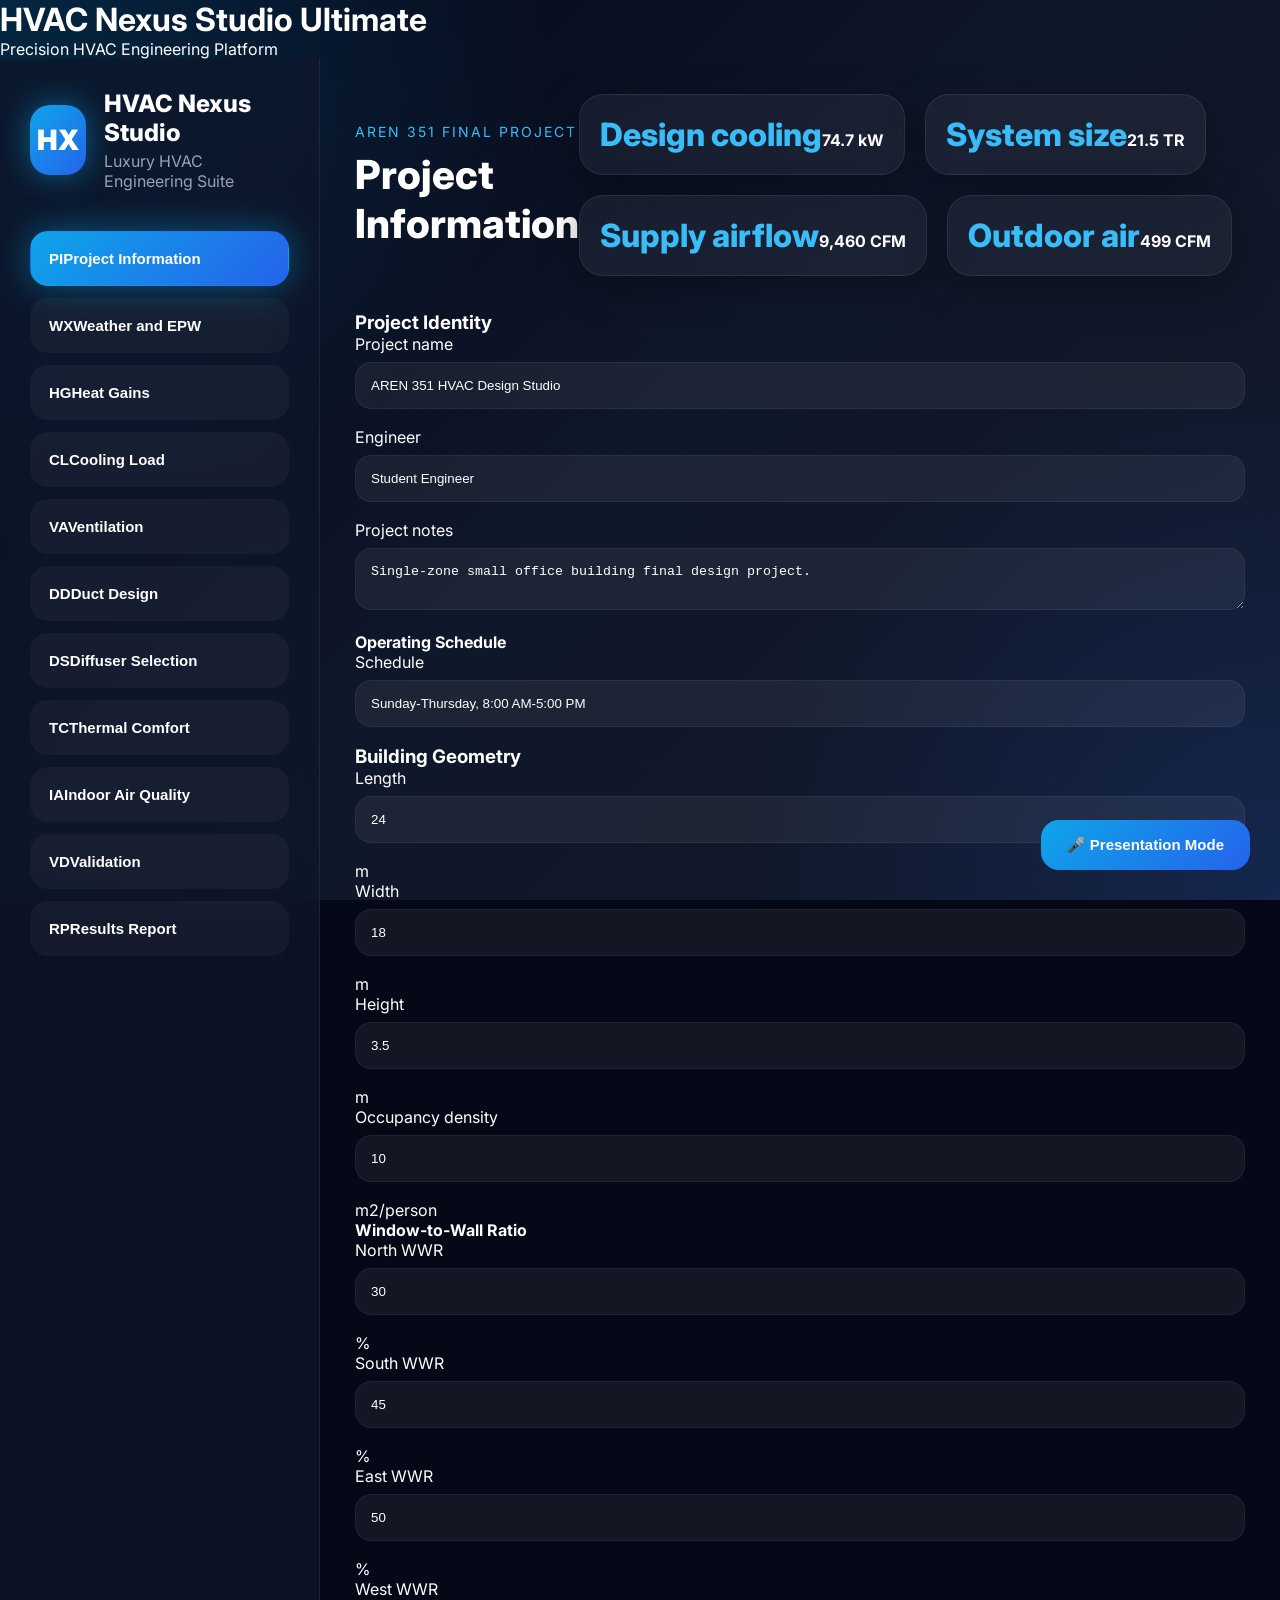
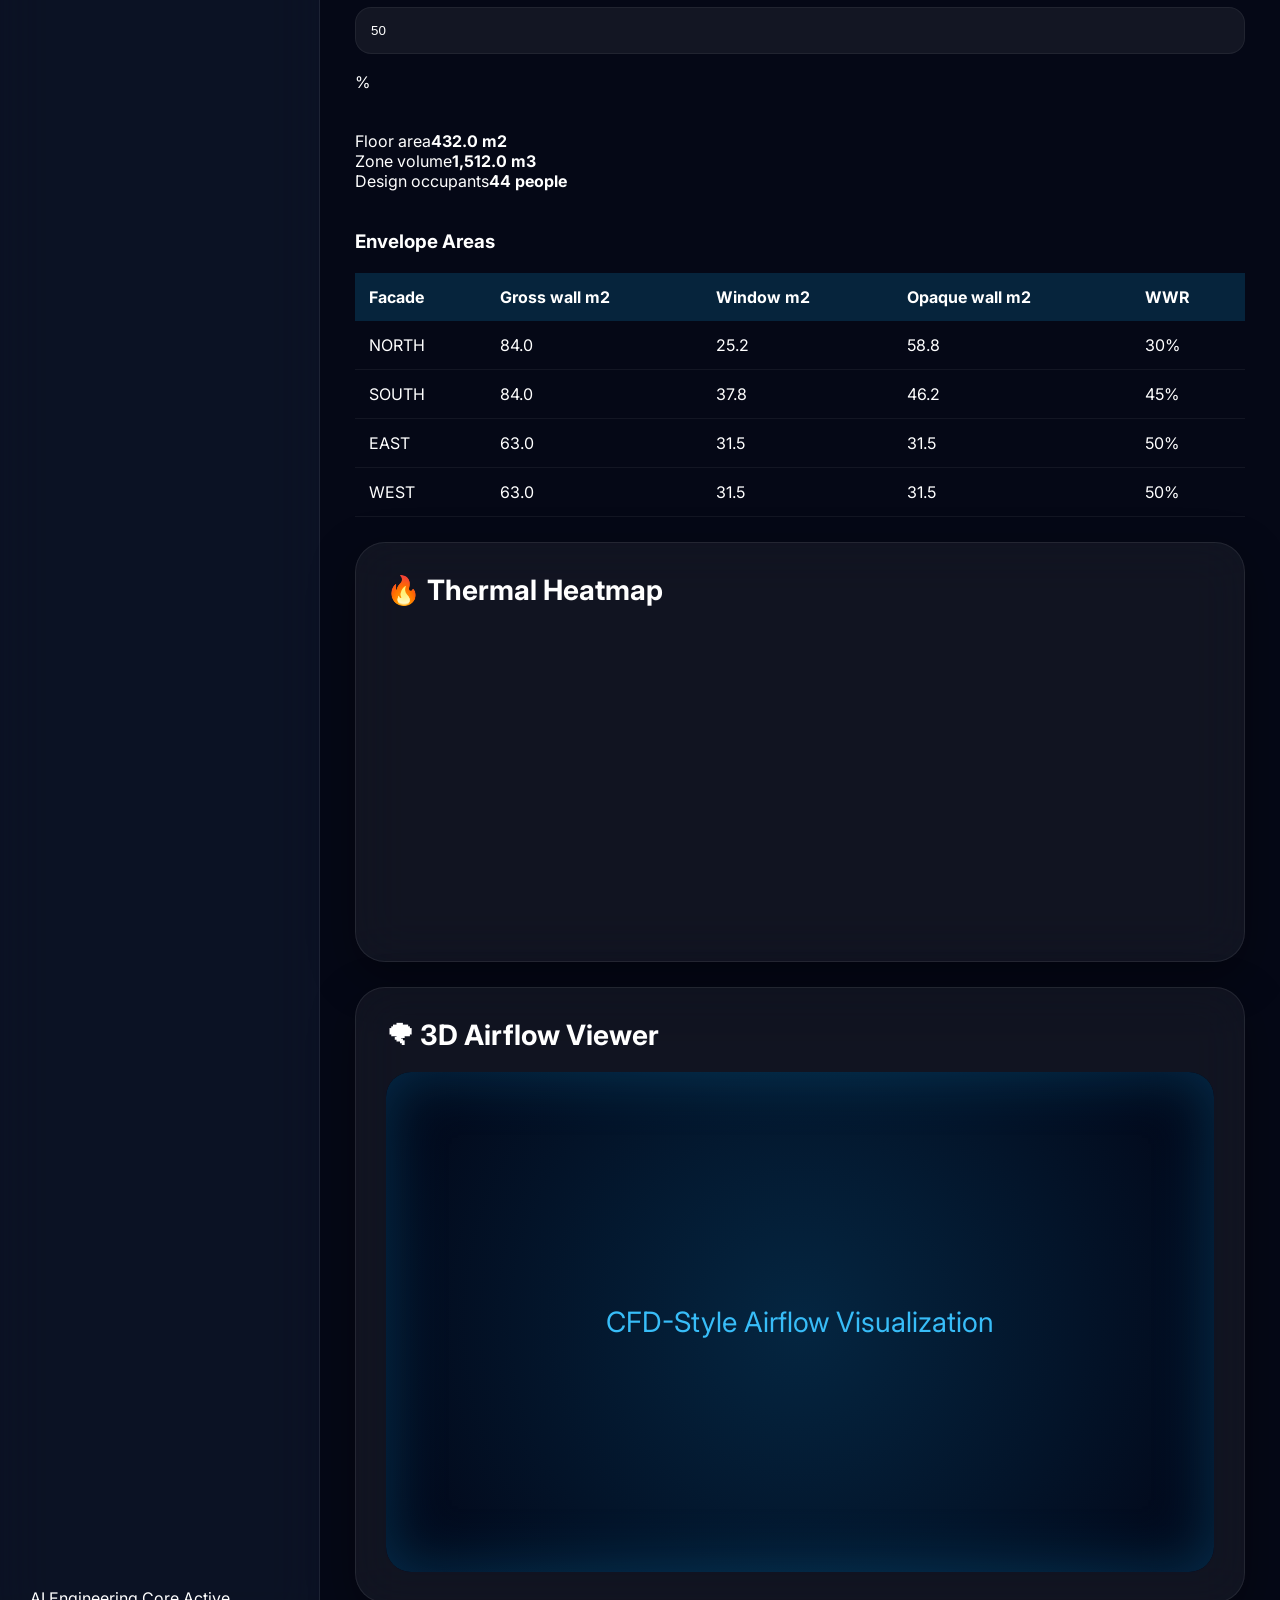
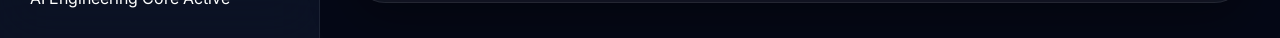
==== hvac-design-studio/index.html @ 792ac506 "HVAC Nexus Studio Ultimate" ====
<!doctype html>
<html lang="en">
  <head>
    <meta charset="utf-8">
    <meta name="viewport" content="width=device-width, initial-scale=1">
    <title>HVAC Nexus Studio</title>
    <link rel="stylesheet" href="styles.css">
  </head>
  <body>

<div id="splash-screen">
    <div class="loader-container">
        <div class="turbine"></div>

        <h1>HVAC Nexus Studio Ultimate</h1>

        <p>
            Precision HVAC Engineering Platform
        </p>
    </div>
</div>

<div class="shell">

    <aside class="sidebar">

        <div>

            <div class="brand">

                <div class="mark">
                    HX
                </div>

                <div>
                    <h1>HVAC Nexus Studio</h1>

                    <p>
                        Luxury HVAC Engineering Suite
                    </p>
                </div>

            </div>

            <nav id="tabs" class="tabs"></nav>

        </div>

        <div class="sidebar-footer">
            <span class="status-dot"></span>
            <span>AI Engineering Core Active</span>
        </div>

    </aside>

    <main class="workspace">

        <header class="topbar">

            <div>

                <p class="eyebrow">
                    AREN 351 FINAL PROJECT
                </p>

                <h2 id="screenTitle">
                    HVAC Dashboard
                </h2>

            </div>

            <div id="globalKpis" class="kpi-strip"></div>

        </header>

        <section id="app" class="panel-host"></section>

    </main>

</div>

<script src="engineering.js"></script>
<script src="app.js"></script>

</body>
</html>
---- hvac-design-studio/styles.css ----
@import url('https://fonts.googleapis.com/css2?family=Inter:wght@300;400;500;600;700;800;900&display=swap');

*{
    margin:0;
    padding:0;
    box-sizing:border-box;
}

body{
    font-family:'Inter',sans-serif;
    background:#050816;
    overflow-x:hidden;
    color:white;
}

/* ============================================
BACKGROUND
============================================ */

body::before{
    content:'';
    position:fixed;
    width:100%;
    height:100%;
    background:
    radial-gradient(circle at top left,#0ea5e933,transparent 35%),
    radial-gradient(circle at bottom right,#2563eb33,transparent 35%),
    linear-gradient(135deg,#020617,#0f172a,#111827);
    z-index:-2;
}

body::after{
    content:'';
    position:fixed;
    width:200%;
    height:200%;
    background:
    repeating-linear-gradient(
        45deg,
        transparent,
        transparent 40px,
        rgba(255,255,255,0.015) 40px,
        rgba(255,255,255,0.015) 80px
    );
    animation: movebg 30s linear infinite;
    z-index:-1;
}

@keyframes movebg{
    from{transform:translate(0,0);}
    to{transform:translate(-200px,-200px);}
}

/* ============================================
LAYOUT
============================================ */

.shell{
    display:flex;
    min-height:100vh;
}

/* ============================================
SIDEBAR
============================================ */

.sidebar{
    width:320px;
    background:rgba(15,23,42,0.72);
    backdrop-filter:blur(25px);
    border-right:1px solid rgba(255,255,255,0.08);
    padding:30px;
    display:flex;
    flex-direction:column;
    justify-content:space-between;
}

.brand{
    display:flex;
    align-items:center;
    gap:18px;
    margin-bottom:40px;
}

.mark{
    width:70px;
    height:70px;
    border-radius:20px;
    background:linear-gradient(135deg,#0ea5e9,#2563eb);
    display:flex;
    align-items:center;
    justify-content:center;
    font-size:28px;
    font-weight:900;
    box-shadow:0 0 30px rgba(14,165,233,0.5);
    animation:floating 4s ease-in-out infinite;
}

.brand h1{
    font-size:24px;
    font-weight:800;
}

.brand p{
    color:#94a3b8;
    margin-top:4px;
}

/* ============================================
TABS
============================================ */

.tabs{
    display:flex;
    flex-direction:column;
    gap:12px;
}

.tabs button{
    background:rgba(255,255,255,0.04);
    border:none;
    color:white;
    padding:18px;
    border-radius:18px;
    text-align:left;
    font-size:15px;
    cursor:pointer;
    transition:0.35s;
    border:1px solid transparent;
}

.tabs button:hover{
    transform:translateX(8px);
    background:rgba(14,165,233,0.12);
    border-color:#0ea5e9;
    box-shadow:0 0 25px rgba(14,165,233,0.25);
}

.tabs button.active{
    background:linear-gradient(135deg,#0ea5e9,#2563eb);
    box-shadow:0 0 35px rgba(14,165,233,0.45);
}

/* ============================================
TOPBAR
============================================ */

.workspace{
    flex:1;
    padding:35px;
}

.topbar{
    display:flex;
    justify-content:space-between;
    align-items:center;
    margin-bottom:35px;
}

.eyebrow{
    color:#38bdf8;
    font-size:14px;
    letter-spacing:2px;
    text-transform:uppercase;
}

#screenTitle{
    font-size:40px;
    font-weight:800;
    margin-top:10px;
}

/* ============================================
KPI CARDS
============================================ */

.kpi-strip{
    display:flex;
    gap:20px;
    flex-wrap:wrap;
}

.kpi{
    min-width:170px;
    background:rgba(255,255,255,0.05);
    border:1px solid rgba(255,255,255,0.08);
    backdrop-filter:blur(20px);
    border-radius:24px;
    padding:20px;
    box-shadow:0 10px 40px rgba(0,0,0,0.35);
    transition:0.35s;
}

.kpi:hover{
    transform:translateY(-5px);
}

.kpi h3{
    color:#94a3b8;
    font-size:14px;
    margin-bottom:10px;
}

.kpi span{
    font-size:32px;
    font-weight:800;
    color:#38bdf8;
}

/* ============================================
PANELS
============================================ */

.panel-host{
    display:grid;
    grid-template-columns:1fr;
    gap:25px;
}

.panel{
    background:rgba(255,255,255,0.05);
    border-radius:30px;
    padding:30px;
    backdrop-filter:blur(25px);
    border:1px solid rgba(255,255,255,0.08);
    box-shadow:0 15px 45px rgba(0,0,0,0.35);
    animation:fadeUp 0.7s ease;
}

.panel h2{
    margin-bottom:20px;
    font-size:28px;
}

.panel h3{
    margin-top:25px;
    margin-bottom:15px;
    color:#38bdf8;
}

/* ============================================
INPUTS
============================================ */

input,
select,
textarea{
    width:100%;
    padding:15px;
    border:none;
    border-radius:16px;
    background:rgba(255,255,255,0.06);
    color:white;
    margin-top:8px;
    margin-bottom:18px;
    outline:none;
    border:1px solid rgba(255,255,255,0.06);
}

input:focus,
select:focus,
textarea:focus{
    border-color:#38bdf8;
    box-shadow:0 0 20px rgba(56,189,248,0.3);
}

/* ============================================
BUTTONS
============================================ */

button{
    background:linear-gradient(135deg,#0ea5e9,#2563eb);
    color:white;
    border:none;
    border-radius:18px;
    padding:16px 26px;
    font-size:15px;
    font-weight:700;
    cursor:pointer;
    transition:0.35s;
}

button:hover{
    transform:translateY(-3px) scale(1.02);
    box-shadow:0 0 35px rgba(14,165,233,0.45);
}

/* ============================================
TABLES
============================================ */

table{
    width:100%;
    border-collapse:collapse;
    margin-top:20px;
}

th{
    background:rgba(14,165,233,0.18);
    padding:14px;
    text-align:left;
}

td{
    padding:14px;
    border-bottom:1px solid rgba(255,255,255,0.06);
}

/* ============================================
STATUS
============================================ */

.pass{
    color:#22c55e;
    font-weight:700;
}

.fail{
    color:#ef4444;
    font-weight:700;
}

.warning{
    color:#facc15;
    font-weight:700;
}

/* ============================================
ANIMATIONS
============================================ */

@keyframes floating{
    0%{transform:translateY(0px);}
    50%{transform:translateY(-10px);}
    100%{transform:translateY(0px);}
}

@keyframes fadeUp{
    from{
        opacity:0;
        transform:translateY(30px);
    }
    to{
        opacity:1;
        transform:translateY(0);
    }
}

/* ============================================
SCROLLBAR
============================================ */

::-webkit-scrollbar{
    width:10px;
}

::-webkit-scrollbar-thumb{
    background:#0ea5e9;
    border-radius:10px;
}

::-webkit-scrollbar-track{
    background:#0f172a;
}
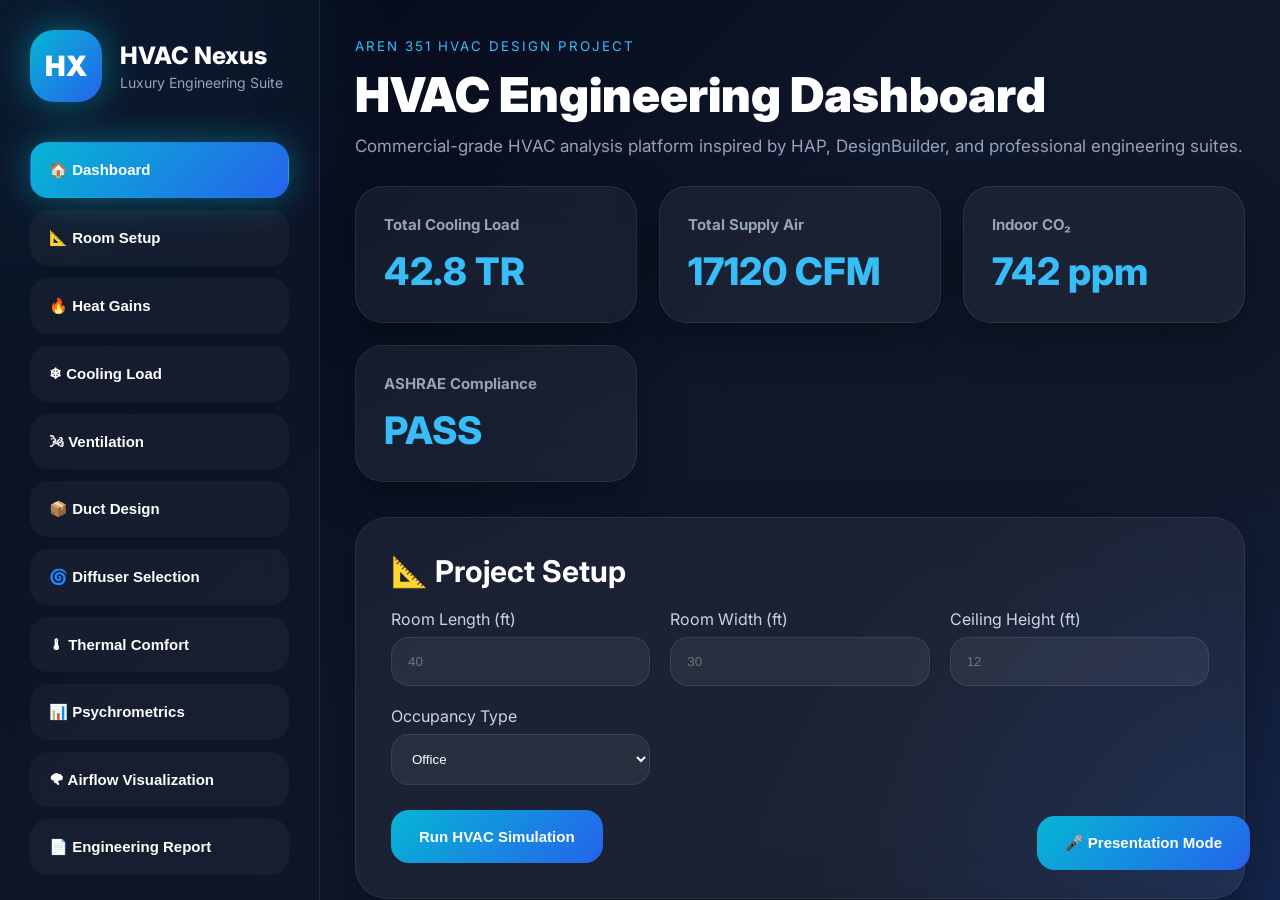
==== commit 8753537b: "ultra luxury redesign" ====
--- a/hvac-design-studio/index.html
+++ b/hvac-design-studio/index.html
@@ -8,72 +8,210 @@
   </head>
   <body>
 
-<div id="splash-screen">
-    <div class="loader-container">
-        <div class="turbine"></div>
-
-        <h1>HVAC Nexus Studio Ultimate</h1>
-
-        <p>
-            Precision HVAC Engineering Platform
-        </p>
-    </div>
+<div id="splash">
+
+    <div class="turbine"></div>
+
+    <h1>HVAC Nexus Studio</h1>
+
+    <p>
+        Precision HVAC Engineering Platform
+    </p>
+
 </div>
 
-<div class="shell">
+<div class="app-shell">
 
     <aside class="sidebar">
 
-        <div>
-
-            <div class="brand">
-
-                <div class="mark">
-                    HX
-                </div>
-
-                <div>
-                    <h1>HVAC Nexus Studio</h1>
-
-                    <p>
-                        Luxury HVAC Engineering Suite
-                    </p>
-                </div>
-
-            </div>
-
-            <nav id="tabs" class="tabs"></nav>
+        <div class="logo-box">
+
+            <div class="logo-icon">
+                HX
+            </div>
+
+            <div>
+                <h1>HVAC Nexus</h1>
+                <p>Luxury Engineering Suite</p>
+            </div>
 
         </div>
 
-        <div class="sidebar-footer">
-            <span class="status-dot"></span>
-            <span>AI Engineering Core Active</span>
+        <div class="nav-menu">
+
+            <button class="nav-btn active">
+                🏠 Dashboard
+            </button>
+
+            <button class="nav-btn">
+                📐 Room Setup
+            </button>
+
+            <button class="nav-btn">
+                🔥 Heat Gains
+            </button>
+
+            <button class="nav-btn">
+                ❄ Cooling Load
+            </button>
+
+            <button class="nav-btn">
+                🌬 Ventilation
+            </button>
+
+            <button class="nav-btn">
+                📦 Duct Design
+            </button>
+
+            <button class="nav-btn">
+                🌀 Diffuser Selection
+            </button>
+
+            <button class="nav-btn">
+                🌡 Thermal Comfort
+            </button>
+
+            <button class="nav-btn">
+                📊 Psychrometrics
+            </button>
+
+            <button class="nav-btn">
+                🌪 Airflow Visualization
+            </button>
+
+            <button class="nav-btn">
+                📄 Engineering Report
+            </button>
+
         </div>
 
     </aside>
 
-    <main class="workspace">
-
-        <header class="topbar">
-
-            <div>
-
-                <p class="eyebrow">
-                    AREN 351 FINAL PROJECT
-                </p>
-
-                <h2 id="screenTitle">
-                    HVAC Dashboard
-                </h2>
-
-            </div>
-
-            <div id="globalKpis" class="kpi-strip"></div>
-
-        </header>
-
-        <section id="app" class="panel-host"></section>
+    <main class="main-content">
+
+        <section class="hero">
+
+            <small>AREN 351 HVAC DESIGN PROJECT</small>
+
+            <h2>
+                HVAC Engineering Dashboard
+            </h2>
+
+            <p>
+                Commercial-grade HVAC analysis platform inspired by
+                HAP, DesignBuilder, and professional engineering suites.
+            </p>
+
+        </section>
+
+        <section class="kpi-grid">
+
+            <div class="kpi-card">
+                <h3>Total Cooling Load</h3>
+                <span>42.8 TR</span>
+            </div>
+
+            <div class="kpi-card">
+                <h3>Total Supply Air</h3>
+                <span>17120 CFM</span>
+            </div>
+
+            <div class="kpi-card">
+                <h3>Indoor CO₂</h3>
+                <span>742 ppm</span>
+            </div>
+
+            <div class="kpi-card">
+                <h3>ASHRAE Compliance</h3>
+                <span>PASS</span>
+            </div>
+
+        </section>
+
+        <section class="panel">
+
+            <h2>📐 Project Setup</h2>
+
+            <div class="input-grid">
+
+                <div>
+                    <label>Room Length (ft)</label>
+                    <input type="number" placeholder="40">
+                </div>
+
+                <div>
+                    <label>Room Width (ft)</label>
+                    <input type="number" placeholder="30">
+                </div>
+
+                <div>
+                    <label>Ceiling Height (ft)</label>
+                    <input type="number" placeholder="12">
+                </div>
+
+                <div>
+                    <label>Occupancy Type</label>
+
+                    <select>
+                        <option>Office</option>
+                        <option>Classroom</option>
+                        <option>Auditorium</option>
+                    </select>
+                </div>
+
+            </div>
+
+            <button class="primary-btn">
+                Run HVAC Simulation
+            </button>
+
+        </section>
+
+        <section class="panel">
+
+            <h2>🌪 CFD-style Airflow Visualization</h2>
+
+            <div class="chart-box">
+                3D Airflow & Thermal Simulation
+            </div>
+
+        </section>
+
+        <section class="panel">
+
+            <h2>📊 Psychrometric Analysis</h2>
+
+            <div class="chart-box">
+                Interactive Psychrometric Chart
+            </div>
+
+        </section>
+
+        <section class="panel">
+
+            <h2>🌀 Titus Diffuser Selection</h2>
+
+            <table>
+
+                <tr>
+                    <th>Model</th>
+                    <th>CFM</th>
+                    <th>Throw</th>
+                    <th>NC</th>
+                    <th>Status</th>
+                </tr>
+
+                <tr>
+                    <td>TMS-AA</td>
+                    <td>400</td>
+                    <td>12 ft</td>
+                    <td>25</td>
+                    <td>PASS</td>
+                </tr>
+
+            </table>
+
+        </section>
 
     </main>
 
--- a/hvac-design-studio/styles.css
+++ b/hvac-design-studio/styles.css
@@ -8,14 +8,14 @@
 
 body{
     font-family:'Inter',sans-serif;
-    background:#050816;
-    overflow-x:hidden;
+    background:#030712;
     color:white;
-}
-
-/* ============================================
+    overflow:hidden;
+}
+
+/* =========================================
 BACKGROUND
-============================================ */
+========================================= */
 
 body::before{
     content:'';
@@ -23,8 +23,8 @@
     width:100%;
     height:100%;
     background:
-    radial-gradient(circle at top left,#0ea5e933,transparent 35%),
-    radial-gradient(circle at bottom right,#2563eb33,transparent 35%),
+    radial-gradient(circle at top left,#06b6d433,transparent 25%),
+    radial-gradient(circle at bottom right,#2563eb33,transparent 30%),
     linear-gradient(135deg,#020617,#0f172a,#111827);
     z-index:-2;
 }
@@ -38,307 +38,221 @@
     repeating-linear-gradient(
         45deg,
         transparent,
-        transparent 40px,
-        rgba(255,255,255,0.015) 40px,
-        rgba(255,255,255,0.015) 80px
+        transparent 60px,
+        rgba(255,255,255,0.02) 60px,
+        rgba(255,255,255,0.02) 120px
     );
-    animation: movebg 30s linear infinite;
+    animation:gridMove 25s linear infinite;
     z-index:-1;
 }
 
-@keyframes movebg{
+@keyframes gridMove{
     from{transform:translate(0,0);}
     to{transform:translate(-200px,-200px);}
 }
 
-/* ============================================
-LAYOUT
-============================================ */
-
-.shell{
-    display:flex;
-    min-height:100vh;
-}
-
-/* ============================================
+/* =========================================
+APP LAYOUT
+========================================= */
+
+.app-shell{
+    display:flex;
+    height:100vh;
+}
+
+/* =========================================
 SIDEBAR
-============================================ */
+========================================= */
 
 .sidebar{
     width:320px;
     background:rgba(15,23,42,0.72);
-    backdrop-filter:blur(25px);
+    backdrop-filter:blur(30px);
     border-right:1px solid rgba(255,255,255,0.08);
+    display:flex;
+    flex-direction:column;
     padding:30px;
-    display:flex;
-    flex-direction:column;
-    justify-content:space-between;
-}
-
-.brand{
+    overflow-y:auto;
+}
+
+.logo-box{
     display:flex;
     align-items:center;
     gap:18px;
     margin-bottom:40px;
 }
 
-.mark{
-    width:70px;
-    height:70px;
-    border-radius:20px;
-    background:linear-gradient(135deg,#0ea5e9,#2563eb);
+.logo-icon{
+    width:72px;
+    height:72px;
+    border-radius:24px;
+    background:linear-gradient(135deg,#06b6d4,#2563eb);
     display:flex;
     align-items:center;
     justify-content:center;
     font-size:28px;
     font-weight:900;
-    box-shadow:0 0 30px rgba(14,165,233,0.5);
-    animation:floating 4s ease-in-out infinite;
-}
-
-.brand h1{
+    box-shadow:0 0 35px rgba(6,182,212,0.5);
+    animation:float 4s ease-in-out infinite;
+}
+
+.logo-box h1{
     font-size:24px;
     font-weight:800;
 }
 
-.brand p{
+.logo-box p{
     color:#94a3b8;
     margin-top:4px;
-}
-
-/* ============================================
-TABS
-============================================ */
-
-.tabs{
+    font-size:14px;
+}
+
+@keyframes float{
+    0%{transform:translateY(0);}
+    50%{transform:translateY(-10px);}
+    100%{transform:translateY(0);}
+}
+
+/* =========================================
+NAVIGATION
+========================================= */
+
+.nav-menu{
     display:flex;
     flex-direction:column;
     gap:12px;
 }
 
-.tabs button{
+.nav-btn{
+    width:100%;
     background:rgba(255,255,255,0.04);
     border:none;
+    border-radius:18px;
     color:white;
     padding:18px;
-    border-radius:18px;
     text-align:left;
-    font-size:15px;
     cursor:pointer;
     transition:0.35s;
+    font-size:15px;
+    font-weight:600;
     border:1px solid transparent;
 }
 
-.tabs button:hover{
-    transform:translateX(8px);
-    background:rgba(14,165,233,0.12);
-    border-color:#0ea5e9;
-    box-shadow:0 0 25px rgba(14,165,233,0.25);
-}
-
-.tabs button.active{
-    background:linear-gradient(135deg,#0ea5e9,#2563eb);
-    box-shadow:0 0 35px rgba(14,165,233,0.45);
-}
-
-/* ============================================
-TOPBAR
-============================================ */
-
-.workspace{
+.nav-btn:hover{
+    background:rgba(6,182,212,0.14);
+    border-color:#06b6d4;
+    transform:translateX(6px);
+    box-shadow:0 0 25px rgba(6,182,212,0.25);
+}
+
+.nav-btn.active{
+    background:linear-gradient(135deg,#06b6d4,#2563eb);
+    box-shadow:0 0 35px rgba(6,182,212,0.45);
+}
+
+/* =========================================
+MAIN CONTENT
+========================================= */
+
+.main-content{
     flex:1;
+    overflow-y:auto;
     padding:35px;
 }
 
-.topbar{
-    display:flex;
-    justify-content:space-between;
-    align-items:center;
+/* =========================================
+HEADER
+========================================= */
+
+.hero{
+    margin-bottom:30px;
+}
+
+.hero small{
+    color:#38bdf8;
+    text-transform:uppercase;
+    letter-spacing:2px;
+}
+
+.hero h2{
+    font-size:48px;
+    margin-top:10px;
+    font-weight:900;
+}
+
+.hero p{
+    color:#94a3b8;
+    margin-top:12px;
+    font-size:17px;
+}
+
+/* =========================================
+KPI CARDS
+========================================= */
+
+.kpi-grid{
+    display:grid;
+    grid-template-columns:repeat(auto-fit,minmax(220px,1fr));
+    gap:22px;
     margin-bottom:35px;
 }
 
-.eyebrow{
-    color:#38bdf8;
-    font-size:14px;
-    letter-spacing:2px;
-    text-transform:uppercase;
-}
-
-#screenTitle{
-    font-size:40px;
-    font-weight:800;
-    margin-top:10px;
-}
-
-/* ============================================
-KPI CARDS
-============================================ */
-
-.kpi-strip{
-    display:flex;
-    gap:20px;
-    flex-wrap:wrap;
-}
-
-.kpi{
-    min-width:170px;
+.kpi-card{
     background:rgba(255,255,255,0.05);
     border:1px solid rgba(255,255,255,0.08);
     backdrop-filter:blur(20px);
-    border-radius:24px;
-    padding:20px;
-    box-shadow:0 10px 40px rgba(0,0,0,0.35);
+    border-radius:28px;
+    padding:28px;
+    box-shadow:0 15px 45px rgba(0,0,0,0.35);
     transition:0.35s;
 }
 
-.kpi:hover{
-    transform:translateY(-5px);
-}
-
-.kpi h3{
+.kpi-card:hover{
+    transform:translateY(-6px);
+}
+
+.kpi-card h3{
     color:#94a3b8;
-    font-size:14px;
-    margin-bottom:10px;
-}
-
-.kpi span{
-    font-size:32px;
+    margin-bottom:14px;
+    font-size:15px;
+}
+
+.kpi-card span{
+    font-size:38px;
     font-weight:800;
     color:#38bdf8;
 }
 
-/* ============================================
+/* =========================================
 PANELS
-============================================ */
-
-.panel-host{
-    display:grid;
-    grid-template-columns:1fr;
-    gap:25px;
-}
+========================================= */
 
 .panel{
     background:rgba(255,255,255,0.05);
-    border-radius:30px;
-    padding:30px;
+    border-radius:32px;
+    padding:35px;
+    margin-bottom:28px;
+    border:1px solid rgba(255,255,255,0.08);
     backdrop-filter:blur(25px);
-    border:1px solid rgba(255,255,255,0.08);
-    box-shadow:0 15px 45px rgba(0,0,0,0.35);
+    box-shadow:0 20px 55px rgba(0,0,0,0.35);
     animation:fadeUp 0.7s ease;
 }
 
 .panel h2{
+    font-size:30px;
     margin-bottom:20px;
-    font-size:28px;
 }
 
 .panel h3{
     margin-top:25px;
-    margin-bottom:15px;
+    margin-bottom:14px;
     color:#38bdf8;
-}
-
-/* ============================================
-INPUTS
-============================================ */
-
-input,
-select,
-textarea{
-    width:100%;
-    padding:15px;
-    border:none;
-    border-radius:16px;
-    background:rgba(255,255,255,0.06);
-    color:white;
-    margin-top:8px;
-    margin-bottom:18px;
-    outline:none;
-    border:1px solid rgba(255,255,255,0.06);
-}
-
-input:focus,
-select:focus,
-textarea:focus{
-    border-color:#38bdf8;
-    box-shadow:0 0 20px rgba(56,189,248,0.3);
-}
-
-/* ============================================
-BUTTONS
-============================================ */
-
-button{
-    background:linear-gradient(135deg,#0ea5e9,#2563eb);
-    color:white;
-    border:none;
-    border-radius:18px;
-    padding:16px 26px;
-    font-size:15px;
-    font-weight:700;
-    cursor:pointer;
-    transition:0.35s;
-}
-
-button:hover{
-    transform:translateY(-3px) scale(1.02);
-    box-shadow:0 0 35px rgba(14,165,233,0.45);
-}
-
-/* ============================================
-TABLES
-============================================ */
-
-table{
-    width:100%;
-    border-collapse:collapse;
-    margin-top:20px;
-}
-
-th{
-    background:rgba(14,165,233,0.18);
-    padding:14px;
-    text-align:left;
-}
-
-td{
-    padding:14px;
-    border-bottom:1px solid rgba(255,255,255,0.06);
-}
-
-/* ============================================
-STATUS
-============================================ */
-
-.pass{
-    color:#22c55e;
-    font-weight:700;
-}
-
-.fail{
-    color:#ef4444;
-    font-weight:700;
-}
-
-.warning{
-    color:#facc15;
-    font-weight:700;
-}
-
-/* ============================================
-ANIMATIONS
-============================================ */
-
-@keyframes floating{
-    0%{transform:translateY(0px);}
-    50%{transform:translateY(-10px);}
-    100%{transform:translateY(0px);}
 }
 
 @keyframes fadeUp{
     from{
         opacity:0;
-        transform:translateY(30px);
+        transform:translateY(25px);
     }
     to{
         opacity:1;
@@ -346,19 +260,163 @@
     }
 }
 
-/* ============================================
-SCROLLBAR
-============================================ */
-
-::-webkit-scrollbar{
-    width:10px;
-}
-
-::-webkit-scrollbar-thumb{
-    background:#0ea5e9;
-    border-radius:10px;
-}
-
-::-webkit-scrollbar-track{
-    background:#0f172a;
+/* =========================================
+INPUTS
+========================================= */
+
+.input-grid{
+    display:grid;
+    grid-template-columns:repeat(auto-fit,minmax(250px,1fr));
+    gap:20px;
+}
+
+label{
+    display:block;
+    margin-bottom:8px;
+    color:#cbd5e1;
+}
+
+input,
+select{
+    width:100%;
+    padding:16px;
+    border-radius:18px;
+    border:none;
+    background:rgba(255,255,255,0.06);
+    color:white;
+    outline:none;
+    border:1px solid rgba(255,255,255,0.08);
+    transition:0.3s;
+}
+
+input:focus,
+select:focus{
+    border-color:#38bdf8;
+    box-shadow:0 0 25px rgba(56,189,248,0.25);
+}
+
+/* =========================================
+BUTTONS
+========================================= */
+
+.primary-btn{
+    background:linear-gradient(135deg,#06b6d4,#2563eb);
+    color:white;
+    border:none;
+    border-radius:18px;
+    padding:18px 28px;
+    font-size:15px;
+    font-weight:700;
+    cursor:pointer;
+    transition:0.35s;
+    margin-top:25px;
+}
+
+.primary-btn:hover{
+    transform:translateY(-4px);
+    box-shadow:0 0 40px rgba(6,182,212,0.45);
+}
+
+/* =========================================
+TABLES
+========================================= */
+
+table{
+    width:100%;
+    border-collapse:collapse;
+    margin-top:20px;
+}
+
+th{
+    background:rgba(6,182,212,0.18);
+    padding:16px;
+    text-align:left;
+}
+
+td{
+    padding:16px;
+    border-bottom:1px solid rgba(255,255,255,0.08);
+}
+
+/* =========================================
+CHART PLACEHOLDERS
+========================================= */
+
+.chart-box{
+    height:420px;
+    border-radius:28px;
+    background:
+    radial-gradient(circle,#06b6d422,transparent),
+    #020617;
+    border:1px solid rgba(255,255,255,0.08);
+    display:flex;
+    align-items:center;
+    justify-content:center;
+    font-size:26px;
+    color:#38bdf8;
+    box-shadow:inset 0 0 60px rgba(6,182,212,0.2);
+}
+
+/* =========================================
+SPLASH SCREEN
+========================================= */
+
+#splash{
+    position:fixed;
+    inset:0;
+    background:#020617;
+    z-index:99999;
+    display:flex;
+    align-items:center;
+    justify-content:center;
+    flex-direction:column;
+    animation:fadeOut 1s ease 2.5s forwards;
+}
+
+.turbine{
+    width:120px;
+    height:120px;
+    border-radius:50%;
+    border:10px solid rgba(255,255,255,0.08);
+    border-top:10px solid #38bdf8;
+    animation:spin 1.2s linear infinite;
+    margin-bottom:30px;
+}
+
+#splash h1{
+    font-size:42px;
+    font-weight:900;
+}
+
+#splash p{
+    color:#94a3b8;
+    margin-top:10px;
+}
+
+@keyframes spin{
+    from{transform:rotate(0deg);}
+    to{transform:rotate(360deg);}
+}
+
+@keyframes fadeOut{
+    to{
+        opacity:0;
+        visibility:hidden;
+    }
+}
+
+/* =========================================
+PRESENTATION MODE
+========================================= */
+
+.presentation-mode .panel{
+    transform:scale(1.02);
+}
+
+.presentation-mode .hero h2{
+    font-size:58px;
+}
+
+.presentation-mode .kpi-card span{
+    font-size:52px;
 }
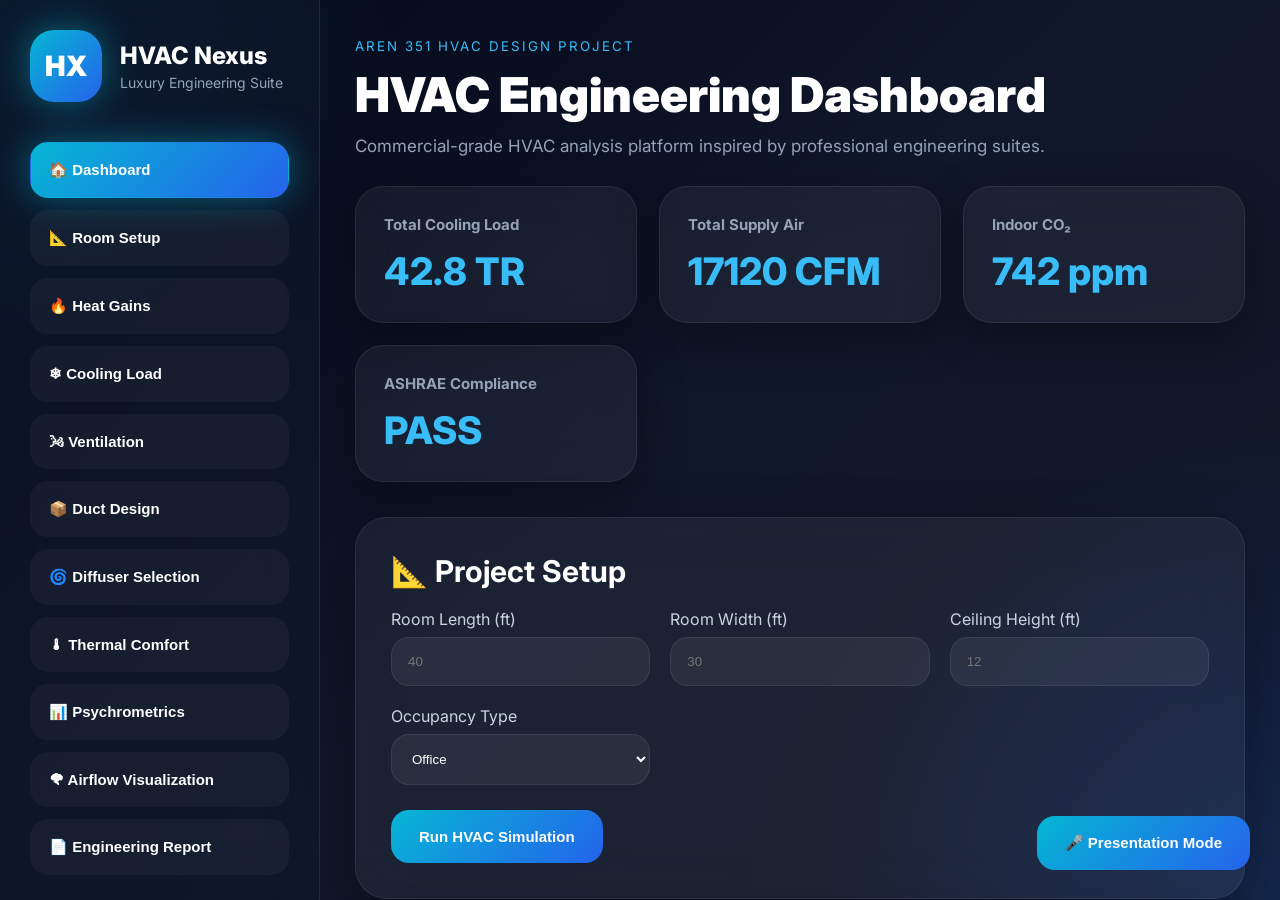
==== commit f803a34d: "Deploy public HVAC Nexus Studio site" ====
--- a/hvac-design-studio/index.html
+++ b/hvac-design-studio/index.html
@@ -99,7 +99,7 @@
 
             <p>
                 Commercial-grade HVAC analysis platform inspired by
-                HAP, DesignBuilder, and professional engineering suites.
+                professional engineering suites.
             </p>
 
         </section>
